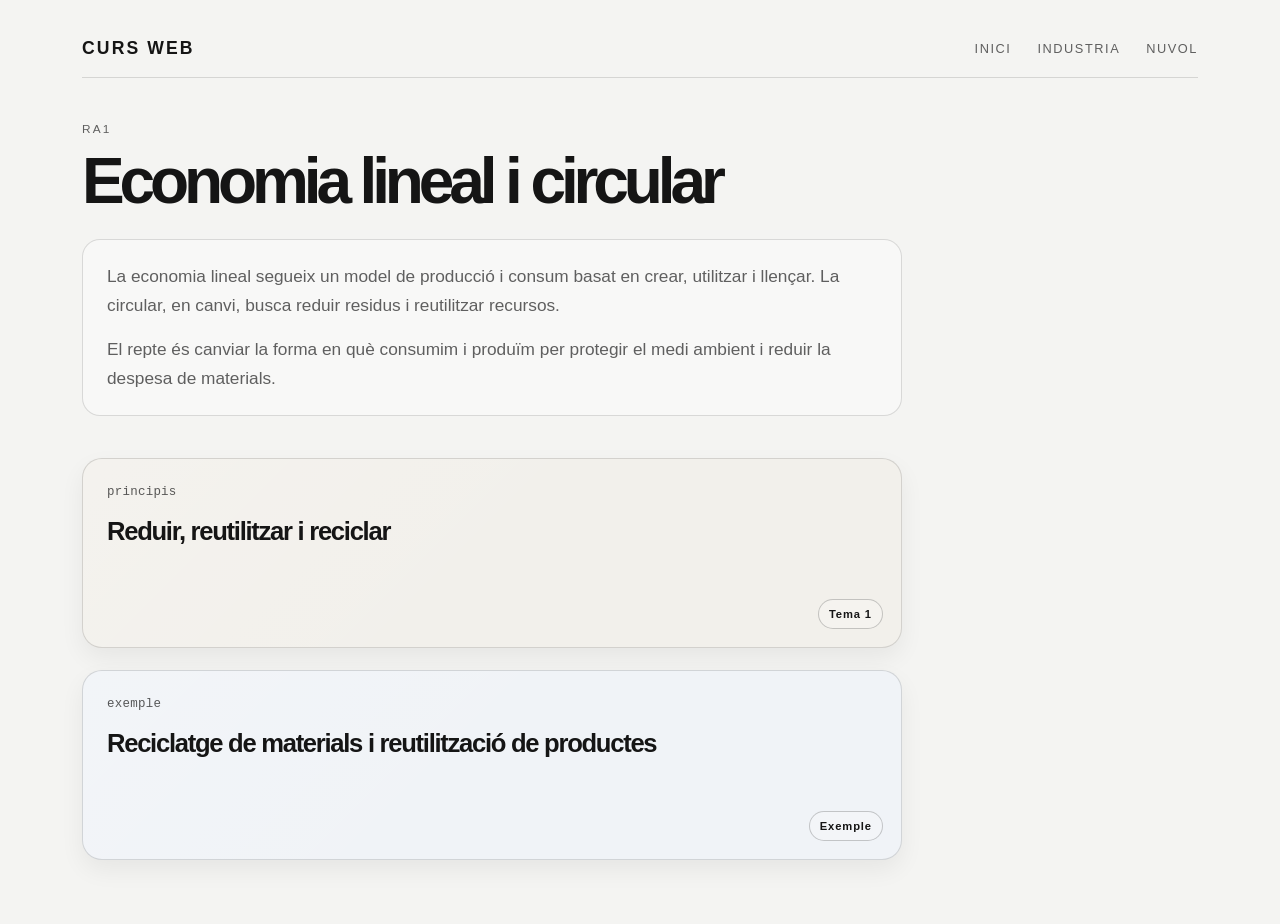
==== circular.html @ 260e5bde "Primer documento HTML" ====
<!DOCTYPE html>
<html lang="ca">
<head>
  <meta charset="UTF-8" />
  <meta name="viewport" content="width=device-width, initial-scale=1.0" />
  <title>Economia lineal i circular</title>
  <link rel="stylesheet" href="styles.css" />
</head>
<body>
  <div class="page-shell">
    <header class="topbar">
      <div class="brand">Curs Web</div>
      <nav class="nav">
        <a href="index.html">Inici</a>
        <a href="industria.html">Industria</a>
        <a href="nuvol.html">Nuvol</a>
      </nav>
    </header>

    <main class="hero">
      <p class="eyebrow">RA1</p>
      <h1>Economia lineal i circular</h1>

      <section class="info-panel">
        <p>La economia lineal segueix un model de producció i consum basat en crear, utilitzar i llençar. La circular, en canvi, busca reduir residus i reutilitzar recursos.</p>
        <p>El repte és canviar la forma en què consumim i produïm per protegir el medi ambient i reduir la despesa de materials.</p>
      </section>

      <div class="card-grid single-column">
        <article class="course-card accent-one">
          <span class="code">principis</span>
          <h2>Reduir, reutilitzar i reciclar</h2>
          <span class="tag">Tema 1</span>
        </article>
        <article class="course-card accent-two">
          <span class="code">exemple</span>
          <h2>Reciclatge de materials i reutilització de productes</h2>
          <span class="tag">Exemple</span>
        </article>
      </div>
    </main>
  </div>
</body>
</html>
---- styles.css ----
:root {
  --bg: #f4f4f2;
  --surface: rgba(255, 255, 255, 0.7);
  --surface-strong: #ffffff;
  --text: #151515;
  --muted: #5f5f5f;
  --line: rgba(21, 21, 21, 0.14);
  --shadow: rgba(15, 15, 15, 0.06);
  --card-1: #f2f0eb;
  --card-2: #f0f3f7;
  --card-3: #f5f2ef;
  --card-4: #f3f6f2;
  --card-5: #f4f0f5;
}

* {
  box-sizing: border-box;
}

html {
  scroll-behavior: smooth;
}

body {
  margin: 0;
  min-height: 100vh;
  background: var(--bg);
  color: var(--text);
  font-family: "Inter", "Segoe UI", Arial, sans-serif;
}

.page-shell {
  max-width: 1180px;
  margin: 0 auto;
  padding: 28px 32px 64px;
}

.topbar {
  display: flex;
  justify-content: space-between;
  align-items: center;
  padding: 10px 0 18px;
  border-bottom: 1px solid var(--line);
}

.brand {
  font-size: 1.1rem;
  font-weight: 700;
  letter-spacing: 0.12em;
  text-transform: uppercase;
}

.nav {
  display: flex;
  gap: 26px;
  font-size: 0.8rem;
  letter-spacing: 0.12em;
  text-transform: uppercase;
  color: var(--muted);
}

.nav a {
  color: var(--muted);
  text-decoration: none;
  transition: color 0.2s ease;
}

.nav a:hover {
  color: var(--text);
}

.hero {
  padding-top: 44px;
}

.eyebrow {
  margin: 0 0 16px;
  color: var(--muted);
  font-size: 0.74rem;
  letter-spacing: 0.18em;
  text-transform: uppercase;
}

h1 {
  margin: 0;
  max-width: 980px;
  font-size: clamp(3rem, 5vw, 6.2rem);
  line-height: 0.92;
  letter-spacing: -0.08em;
  font-weight: 700;
}

.card-grid {
  display: grid;
  grid-template-columns: repeat(2, minmax(260px, 1fr));
  gap: 22px;
  margin-top: 42px;
}

.course-card {
  position: relative;
  min-height: 190px;
  padding: 22px 24px 20px;
  border: 1px solid var(--line);
  border-radius: 20px;
  background: var(--surface);
  box-shadow: 0 10px 25px var(--shadow);
  overflow: hidden;
  text-decoration: none;
  color: var(--text);
  display: block;
  transition: transform 0.25s ease, box-shadow 0.25s ease, border-color 0.25s ease;
}

.course-card::after {
  content: "";
  position: absolute;
  inset: 0 auto auto 0;
  width: 100%;
  height: 100%;
  background: linear-gradient(135deg, rgba(255,255,255,0.16), transparent 55%);
  pointer-events: none;
}

.course-card:hover {
  transform: translateY(-5px);
  box-shadow: 0 18px 30px rgba(17, 17, 17, 0.08);
  border-color: rgba(21, 21, 21, 0.24);
}

.accent-one { background: var(--card-1); }
.accent-two { background: var(--card-2); }
.accent-three { background: var(--card-3); }
.accent-four { background: var(--card-4); }
.accent-five { background: var(--card-5); }

.code {
  position: relative;
  z-index: 1;
  display: inline-block;
  margin-bottom: 18px;
  font-family: "SFMono-Regular", Consolas, monospace;
  font-size: 0.78rem;
  letter-spacing: 0.02em;
  text-transform: lowercase;
  color: rgba(21, 21, 21, 0.7);
}

.course-card h2 {
  position: relative;
  z-index: 1;
  margin: 0;
  max-width: 80%;
  font-size: clamp(1.5rem, 2vw, 2.1rem);
  line-height: 1.15;
  letter-spacing: -0.05em;
  font-weight: 600;
}

.tag {
  position: absolute;
  right: 18px;
  bottom: 18px;
  z-index: 1;
  display: inline-flex;
  align-items: center;
  justify-content: center;
  min-width: 48px;
  height: 30px;
  padding: 0 10px;
  border-radius: 999px;
  border: 1px solid rgba(21, 21, 21, 0.22);
  background: rgba(255,255,255,0.22);
  font-size: 0.7rem;
  letter-spacing: 0.08em;
  font-weight: 700;
}

.info-panel {
  margin-top: 28px;
  padding: 22px 24px;
  border: 1px solid var(--line);
  border-radius: 18px;
  background: rgba(255, 255, 255, 0.4);
  max-width: 820px;
}

.info-panel p {
  margin: 0 0 14px;
  font-size: 1.08rem;
  line-height: 1.7;
  color: var(--muted);
}

.info-panel p:last-child {
  margin-bottom: 0;
}

.single-column {
  grid-template-columns: 1fr;
  max-width: 820px;
}

@media (max-width: 820px) {
  .page-shell {
    padding-left: 18px;
    padding-right: 18px;
  }

  .topbar {
    flex-direction: column;
    align-items: flex-start;
    gap: 10px;
  }

  .nav {
    gap: 14px;
    flex-wrap: wrap;
  }

  .card-grid {
    grid-template-columns: 1fr;
  }
}
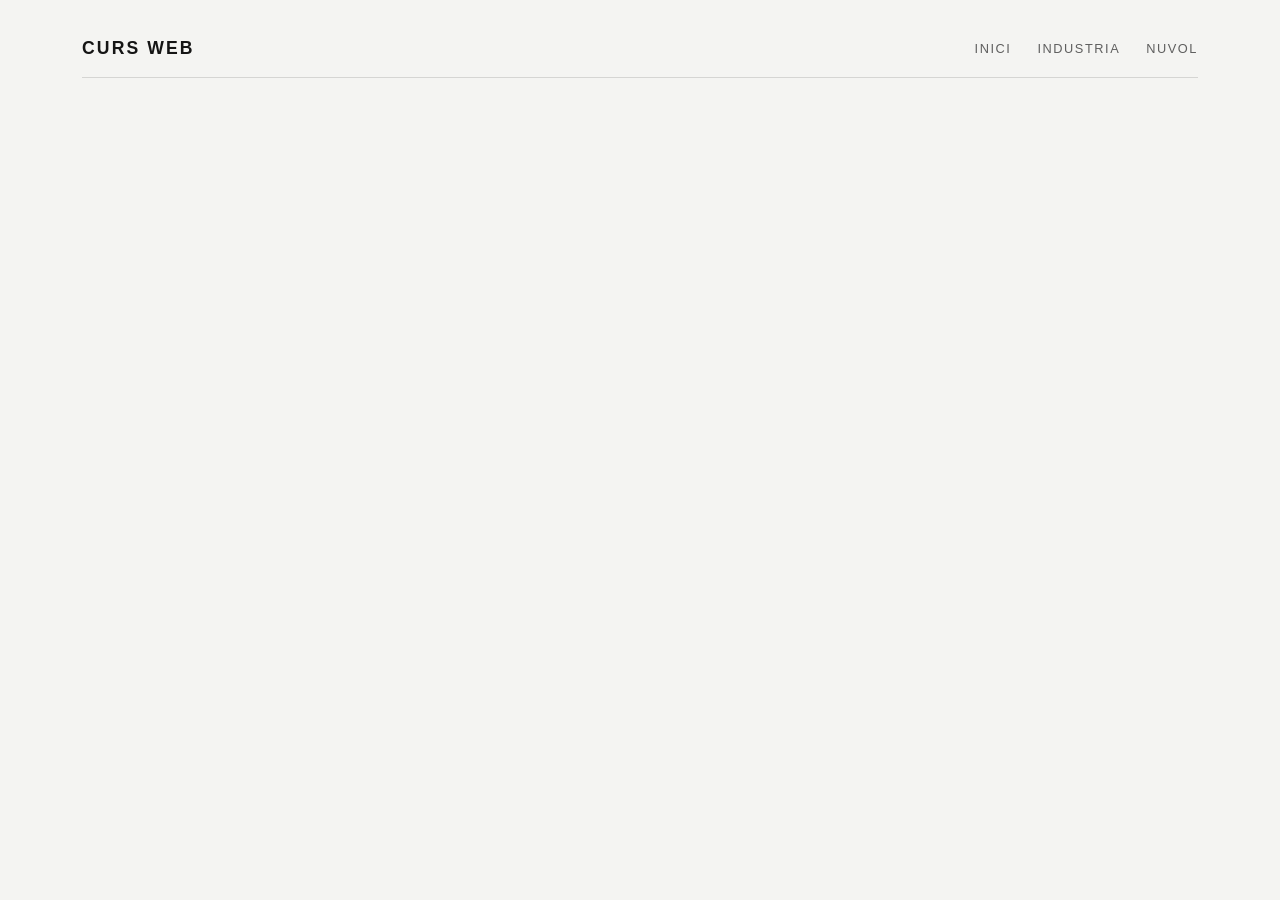
==== commit 3d081628: "actualizacion" ====
--- a/circular.html
+++ b/circular.html
@@ -18,25 +18,7 @@
     </header>
 
     <main class="hero">
-      <p class="eyebrow">RA1</p>
-      <h1>Economia lineal i circular</h1>
-
-      <section class="info-panel">
-        <p>La economia lineal segueix un model de producció i consum basat en crear, utilitzar i llençar. La circular, en canvi, busca reduir residus i reutilitzar recursos.</p>
-        <p>El repte és canviar la forma en què consumim i produïm per protegir el medi ambient i reduir la despesa de materials.</p>
-      </section>
-
-      <div class="card-grid single-column">
-        <article class="course-card accent-one">
-          <span class="code">principis</span>
-          <h2>Reduir, reutilitzar i reciclar</h2>
-          <span class="tag">Tema 1</span>
-        </article>
-        <article class="course-card accent-two">
-          <span class="code">exemple</span>
-          <h2>Reciclatge de materials i reutilització de productes</h2>
-          <span class="tag">Exemple</span>
-        </article>
+      
       </div>
     </main>
   </div>
